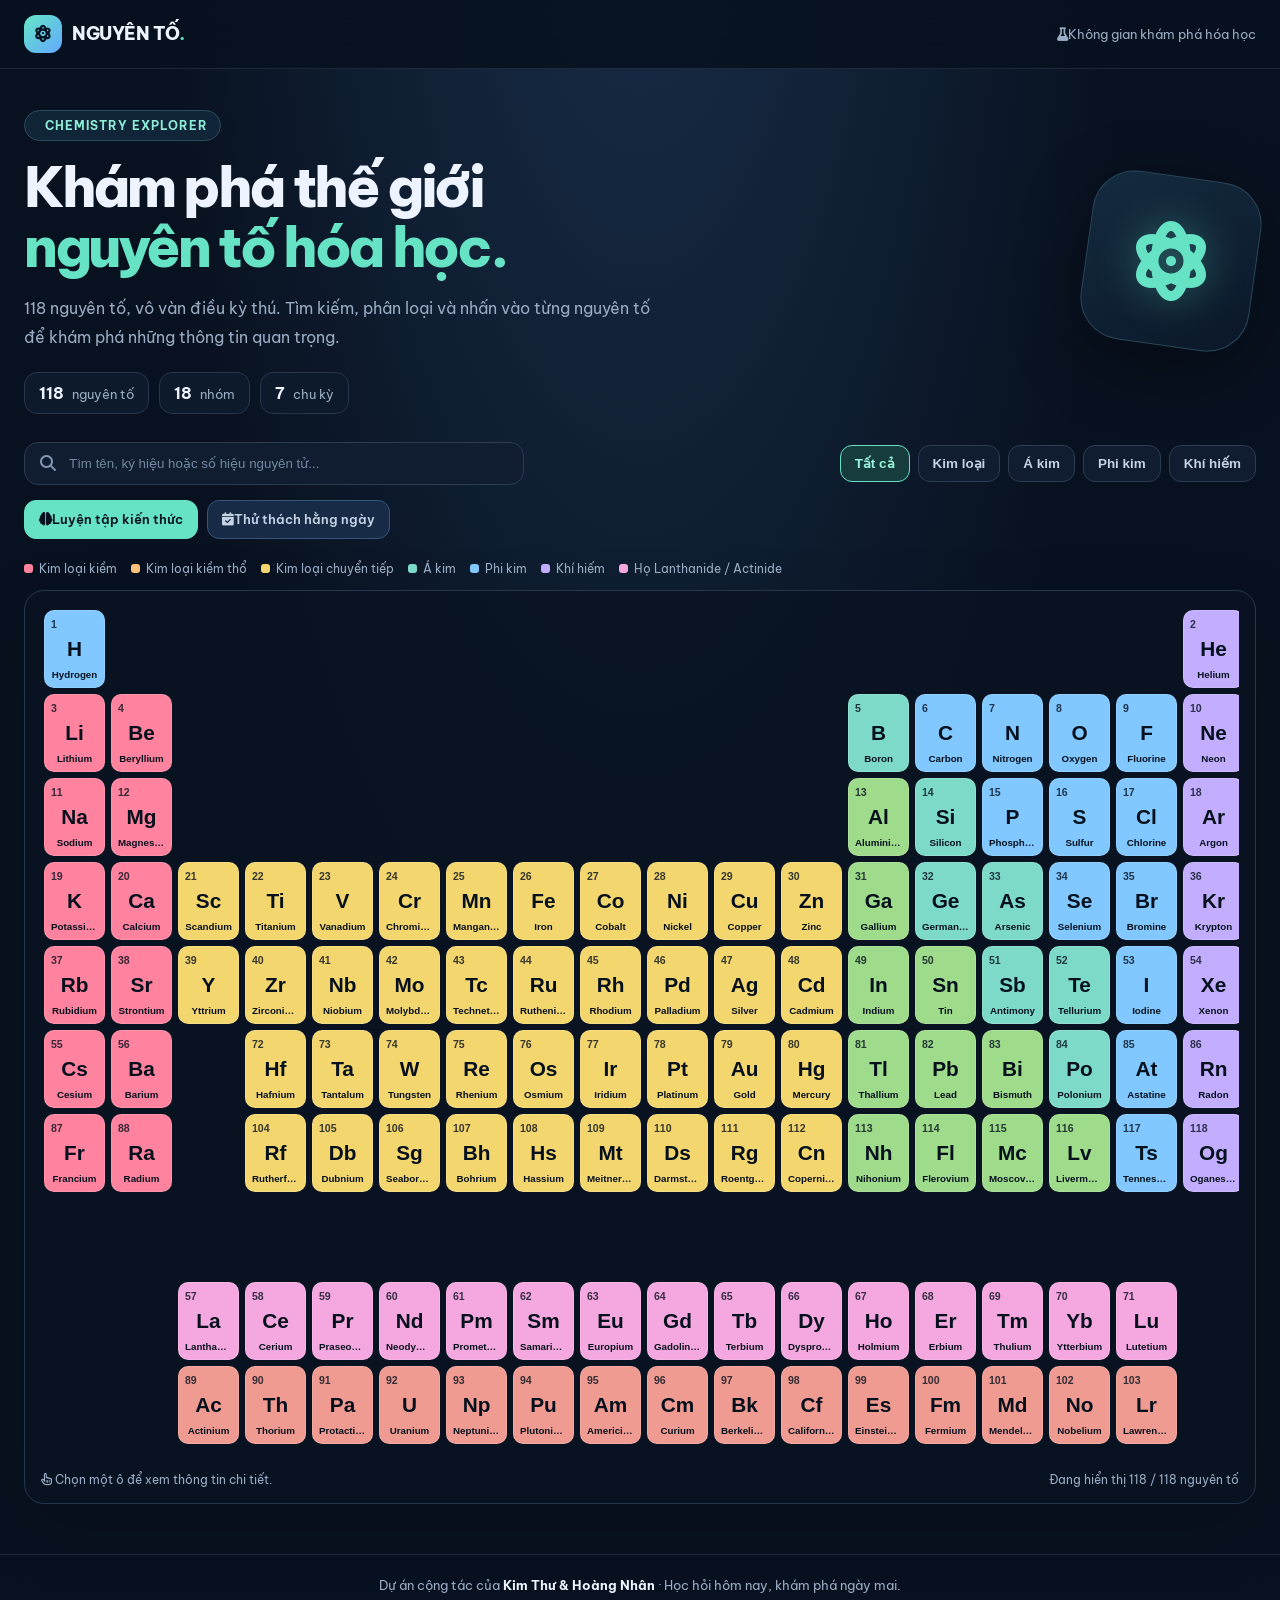
==== index.html @ 07eab7ff "first commit" ====
<!DOCTYPE html>
<html lang="vi">
<head>
    <meta charset="UTF-8">
    <meta name="viewport" content="width=device-width, initial-scale=1">
    <meta name="theme-color" content="#08111f">
    <title>Bảng tuần hoàn 118 nguyên tố | Nguyên Tố</title>
    <meta name="description" content="Khám phá bảng tuần hoàn 118 nguyên tố hóa học, tra cứu thông tin và luyện tập kiến thức hóa học.">
    <link rel="preconnect" href="https://fonts.googleapis.com">
    <link rel="preconnect" href="https://fonts.gstatic.com" crossorigin>
    <link href="https://fonts.googleapis.com/css2?family=Be+Vietnam+Pro:wght@400;500;600;700;800&display=swap" rel="stylesheet">
    <link rel="stylesheet" href="https://cdnjs.cloudflare.com/ajax/libs/font-awesome/6.5.2/css/all.min.css">
    <link rel="stylesheet" href="./css/base.css">
    <link rel="stylesheet" href="./css/main.css">
</head>
<body>
<header class="site-nav"><div class="nav-inner">
  <a class="brand" href="index.html"><span class="brand-mark"><i class="fa-solid fa-atom"></i></span>NGUYÊN TỐ<span style="color:var(--accent)">.</span></a>
  <span class="nav-tag"><i class="fa-solid fa-flask me-2"></i>Không gian khám phá hóa học</span>
</div></header>
<main class="page-shell">
  <section class="hero">
    <div>
      <span class="eyebrow"><i class="fa-solid fa-sparkles"></i> Chemistry explorer</span>
      <h1>Khám phá thế giới<br><span>nguyên tố hóa học.</span></h1>
      <p>118 nguyên tố, vô vàn điều kỳ thú. Tìm kiếm, phân loại và nhấn vào từng nguyên tố để khám phá những thông tin quan trọng.</p>
      <div class="stats"><div class="stat"><strong>118</strong> nguyên tố</div><div class="stat"><strong>18</strong> nhóm</div><div class="stat"><strong>7</strong> chu kỳ</div></div>
    </div>
    <div class="hero-art" aria-hidden="true"><i class="fa-solid fa-atom"></i></div>
    </section>
    <div class="tools-panel">
    <label class="search-wrap"><i class="fa-solid fa-magnifying-glass"></i><input id="element-search" type="search" placeholder="Tìm tên, ký hiệu hoặc số hiệu nguyên tử..." autocomplete="off" aria-label="Tìm nguyên tố"></label>
    <div class="filters" role="group" aria-label="Lọc nguyên tố">
      <button class="filter-btn active" data-category="all" type="button">Tất cả</button>
      <button class="filter-btn" data-category="metal" type="button">Kim loại</button>
      <button class="filter-btn" data-category="metalloid" type="button">Á kim</button>
      <button class="filter-btn" data-category="nonmetal" type="button">Phi kim</button>
      <button class="filter-btn" data-category="noble" type="button">Khí hiếm</button>
    </div>
    </div>
    <div class="actions">
    <a href="quiz.html" class="action-link primary"><i class="fa-solid fa-brain me-2"></i>Luyện tập kiến thức</a>
    <a href="quiz.html?mode=daily" class="action-link daily"><i class="fa-solid fa-calendar-check me-2"></i>Thử thách hằng ngày</a>
    </div>
    <div class="legend" aria-label="Chú giải màu">
    <span><i class="dot" style="background:#ff829e"></i>Kim loại kiềm</span><span><i class="dot" style="background:#ffc078"></i>Kim loại kiềm thổ</span><span><i class="dot" style="background:#f4d66e"></i>Kim loại chuyển tiếp</span><span><i class="dot" style="background:#7ddac8"></i>Á kim</span><span><i class="dot" style="background:#80c8ff"></i>Phi kim</span><span><i class="dot" style="background:#c3adff"></i>Khí hiếm</span><span><i class="dot" style="background:#f5a7df"></i>Họ Lanthanide / Actinide</span>
    </div>
    <section class="table-frame" aria-label="Bảng tuần hoàn các nguyên tố">
    <div class="table-scroll"><div id="periodic-table" aria-live="polite"></div></div>
    <div id="empty-state"><i class="fa-solid fa-magnifying-glass mb-2" style="font-size:1.6rem"></i><div>Không tìm thấy nguyên tố phù hợp.</div><small>Thử tên hoặc ký hiệu khác nhé.</small></div>
    <div class="table-note"><span><i class="fa-regular fa-hand-pointer me-1"></i> Chọn một ô để xem thông tin chi tiết.</span><span id="result-count">Đang tải dữ liệu nguyên tố…</span></div>
    </section>
    <div id="modal-overlay" aria-hidden="true"></div>
    <section id="detail-modal" role="dialog" aria-modal="true" aria-labelledby="modal-title">
    <div class="modal-top"><h2 id="modal-title">Thông tin nguyên tố</h2><button class="close-modal" type="button" id="close-modal" aria-label="Đóng"><i class="fa-solid fa-xmark"></i></button></div>
    <div class="modal-grid">
      <div id="modal-tile-card" class="modal-card element-preview"><span class="number" id="modal-number"></span><span class="symbol" id="modal-symbol"></span><strong id="modal-name-text"></strong><small id="modal-mass-text"></small></div>
      <div><div class="modal-card"><img id="modal-img-appearance" alt="Hình ảnh nguyên tố"></div><div class="card-label">HÌNH ẢNH NGUYÊN TỐ</div></div>
      <div><div class="modal-card"><img id="modal-img-bohr" alt="Mô hình electron"></div><div class="card-label">MÔ HÌNH BOHR</div></div>
    </div>
    <div class="modal-meta-grid">
      <div class="meta-item"><strong>SỐ HIỆU NGUYÊN TỬ</strong><span id="modal-number-text"></span></div>
      <div class="meta-item"><strong>KÝ HIỆU</strong><span id="modal-symbol-text"></span></div>
      <div class="meta-item"><strong>TÊN NGUYÊN TỐ</strong><span id="modal-name-val"></span></div>
      <div class="meta-item"><strong>KHỐI LƯỢNG NGUYÊN TỬ</strong><span id="modal-mass-val"></span></div>
      <div class="meta-item"><strong>PHÂN LOẠI</strong><span id="modal-category"></span></div>
      <div class="meta-item"><strong>TRẠNG THÁI</strong><span id="modal-phase"></span></div>
      <div class="meta-item"><strong>CẤU HÌNH ELECTRON</strong><span id="modal-config"></span></div>
      <div class="meta-item"><strong>NHÀ KHÁM PHÁ</strong><span id="modal-discovered"></span></div>
    </div>
    <p id="modal-summary" class="summary"></p><p class="modal-hint">Nhấn nút × hoặc phím Esc để đóng cửa sổ.</p>
  </section>
</main>
<footer class="site-footer">Dự án cộng tác của <strong style="color:var(--text)">Kim Thư &amp; Hoàng Nhân</strong> · Học hỏi hôm nay, khám phá ngày mai.</footer>
<script src="./js/index.js"></script>
</body>
</html>
---- css/base.css ----
:root{color-scheme:dark;--bg:#08111f;--panel:#101d30;--line:#26364c;--text:#edf4ff;--muted:#9aacc4;--accent:#66e3c4}
*{box-sizing:border-box} html{scroll-behavior:smooth} body{margin:0;background:radial-gradient(ellipse at 50% -20%,#19304c 0,transparent 55%),var(--bg);color:var(--text);font-family:'Be Vietnam Pro',system-ui,sans-serif;min-height:100vh}
.site-nav{position:sticky;top:0;z-index:50;background:rgba(8,17,31,.86);backdrop-filter:blur(16px);border-bottom:1px solid rgba(154,172,196,.15)}
.nav-inner{max-width:1500px;margin:auto;padding:15px 24px;display:flex;justify-content:space-between;align-items:center;gap:16px}
.brand{color:var(--text);font-weight:800;text-decoration:none;letter-spacing:-.4px;font-size:1.1rem}.brand-mark{display:inline-grid;place-items:center;width:38px;height:38px;margin-right:10px;border-radius:12px;background:linear-gradient(135deg,#65e6c5,#63a8ff);color:#071322}
.nav-tag{color:var(--muted);font-size:.82rem}.page-shell{max-width:1500px;margin:0 auto;padding:32px 24px 50px}
.site-footer{border-top:1px solid rgba(154,172,196,.15);padding:22px 24px;text-align:center;color:var(--muted);font-size:.83rem}
@media(max-width:600px){.nav-inner{padding:12px 16px}.nav-tag{display:none}.page-shell{padding:24px 14px 35px}}
---- css/main.css ----
/* index.html */

.hero{display:grid;grid-template-columns:1.3fr .7fr;gap:24px;align-items:center;margin:8px 0 28px}
.eyebrow{display:inline-flex;align-items:center;gap:8px;padding:7px 12px;border:1px solid #2b4b5c;border-radius:999px;background:#102638;color:#8debd6;font-size:.78rem;font-weight:700;letter-spacing:.08em;text-transform:uppercase}
.hero h1{font-size:clamp(2rem,4.4vw,3.8rem);line-height:1.08;letter-spacing:-.06em;font-weight:800;margin:16px 0}
.hero h1 span{color:var(--accent)}.hero p{color:var(--muted);max-width:650px;line-height:1.8;margin:0}
.hero-art{justify-self:end;display:grid;place-items:center;width:170px;height:170px;border:1px solid #29485a;border-radius:42px;transform:rotate(8deg);background:linear-gradient(145deg,#142b40,#0b1728);box-shadow:0 20px 70px #0005}
.hero-art i{font-size:5rem;color:var(--accent);transform:rotate(-8deg);filter:drop-shadow(0 0 20px #66e3c455)}
.stats{display:flex;gap:10px;flex-wrap:wrap;margin-top:20px}.stat{padding:10px 14px;border:1px solid var(--line);background:#0d1a2b;border-radius:13px;color:var(--muted);font-size:.82rem}.stat strong{color:var(--text);font-size:1rem;margin-right:5px}
.tools-panel{display:flex;gap:12px;align-items:center;justify-content:space-between;flex-wrap:wrap;margin:24px 0 14px}
.search-wrap{position:relative;flex:1;min-width:240px;max-width:500px}.search-wrap i{position:absolute;left:16px;top:50%;transform:translateY(-50%);color:#8296b0}
#element-search{width:100%;padding:13px 16px 13px 44px;border-radius:14px;background:#101d30;border:1px solid #2b3c53;color:var(--text);outline:none;transition:.2s}
#element-search:focus{border-color:var(--accent);box-shadow:0 0 0 3px #66e3c41a}#element-search::placeholder{color:#7387a2}
.filters{display:flex;gap:8px;flex-wrap:wrap}.filter-btn,.action-link{border:1px solid #2b3c53;background:#101d30;color:#c5d2e4;padding:10px 14px;border-radius:12px;font-size:.84rem;font-weight:600;text-decoration:none;transition:.2s;cursor:pointer}
.filter-btn:hover,.action-link:hover{border-color:#66e3c4;color:#fff;transform:translateY(-1px)}.filter-btn.active{background:#173c3d;border-color:#66e3c4;color:#9af4de}
.actions{display:flex;gap:9px;flex-wrap:wrap;margin:15px 0 22px}.action-link.primary{background:#66e3c4;color:#08111f;border-color:#66e3c4}.action-link.daily{background:#172b47;border-color:#35557d}
.legend{display:flex;gap:14px;flex-wrap:wrap;color:var(--muted);font-size:.75rem;margin:0 0 14px}.legend span{display:inline-flex;align-items:center;gap:6px}.dot{width:9px;height:9px;border-radius:3px;display:inline-block}
.table-frame{border:1px solid #26364c;background:rgba(9,19,33,.82);border-radius:20px;padding:16px;box-shadow:0 24px 70px #0002}
.table-scroll{overflow-x:auto;padding:3px 3px 16px;scrollbar-color:#38516d #0c1726;scrollbar-width:thin}
#periodic-table{display:grid;grid-template-columns:repeat(18,minmax(61px,1fr));grid-template-rows:repeat(10,78px);gap:6px;min-width:1190px}
.element-tile{position:relative;min-width:0;border:1px solid #ffffff25;border-radius:10px;padding:7px 6px;display:flex;flex-direction:column;justify-content:space-between;text-align:left;color:#07111e;cursor:pointer;transition:transform .16s,box-shadow .16s,filter .16s;overflow:hidden}
.element-tile:hover,.element-tile:focus-visible{transform:translateY(-3px) scale(1.035);z-index:3;box-shadow:0 8px 20px #0007;outline:2px solid #fff9;outline-offset:1px}
.element-tile[hidden]{display:none}.number{font-size:.66rem;font-weight:600;opacity:.8}.symbol{font-size:1.3rem;font-weight:800;line-height:1.1;align-self:center}.name{font-size:.61rem;font-weight:600;text-align:center;white-space:nowrap;overflow:hidden;text-overflow:ellipsis;width:100%}
.alkali-metal{background:#ff829e}.alkaline-earth{background:#ffc078}.transition-metal{background:#f4d66e}.post-transition{background:#9edb8a}.metalloid{background:#7ddac8}.nonmetal{background:#80c8ff}.noble-gas{background:#c3adff}.lanthanide{background:#f5a7df}.actinide{background:#ef9b91}.unknown{background:#9aa9bc}
.table-note{display:flex;justify-content:space-between;gap:12px;flex-wrap:wrap;color:var(--muted);font-size:.78rem;margin-top:12px}
#empty-state{display:none;text-align:center;padding:35px;color:var(--muted)}
#modal-overlay{display:none;position:fixed;inset:0;background:#030914c9;backdrop-filter:blur(5px);z-index:100}
#detail-modal{display:none;position:fixed;z-index:101;top:50%;left:50%;transform:translate(-50%,-50%);width:min(760px,calc(100vw - 28px));max-height:88vh;overflow:auto;background:#f5f8fc;color:#172235;border-radius:22px;padding:24px;box-shadow:0 25px 100px #0009}
.modal-top{display:flex;justify-content:space-between;align-items:center;gap:14px;margin-bottom:18px}.modal-top h2{font-size:1.25rem;font-weight:800;margin:0}.close-modal{width:36px;height:36px;border:0;border-radius:10px;background:#e3eaf2;color:#23334b;font-size:1.1rem}
.modal-grid{display:grid;grid-template-columns:1fr 1fr 1fr;gap:12px;margin-bottom:18px}.modal-card{border:1px solid #dce4ee;border-radius:15px;min-height:130px;padding:12px;background:#fff;display:flex;align-items:center;justify-content:center;overflow:hidden}.modal-card.element-preview{flex-direction:column;align-items:stretch;justify-content:space-between;color:#07111e;border:0}.modal-card.element-preview .symbol{font-size:2.5rem}.modal-card img{width:100%;height:110px;object-fit:contain}.card-label{text-align:center;font-size:.72rem;font-weight:700;color:#64748b;margin-top:7px}.modal-meta-grid{display:grid;grid-template-columns:1fr 1fr;gap:10px}.meta-item{background:#fff;border:1px solid #dce4ee;padding:11px 13px;border-radius:11px;font-size:.82rem;overflow-wrap:anywhere}.meta-item strong{display:block;font-size:.7rem;color:#718096;margin-bottom:4px}.summary{color:#516176;line-height:1.7;font-size:.85rem;margin-top:14px}.modal-hint{text-align:center;color:#8290a2;font-size:.72rem;margin:14px 0 0}
@media(max-width:760px){.hero{grid-template-columns:1fr}.hero-art{display:none}.hero h1{font-size:2.45rem}.tools-panel{align-items:stretch}.search-wrap{max-width:none}.table-frame{padding:10px;border-radius:15px}.modal-grid{grid-template-columns:1fr 1fr 1fr;gap:7px}.modal-card{min-height:100px;padding:7px}.modal-card img{height:82px}.modal-meta-grid{gap:7px}.meta-item{padding:9px;font-size:.76rem}#detail-modal{padding:16px;border-radius:17px}}
@media(prefers-reduced-motion:reduce){*{scroll-behavior:auto!important;transition:none!important}}


/* quiz.html */

.quiz-container {
    max-width: 800px;
    margin: 30px auto;
    background: #1e293b;
    border: 1px solid #334155;
    border-radius: 12px;
    padding: 30px;
    box-shadow: 0 10px 30px rgba(0, 0, 0, 0.5);
    color: #f8fafc;
}

.quiz-header {
    display: flex;
    justify-content: space-between;
    align-items: center;
    margin-bottom: 20px;
    font-size: 15px;
    color: #94a3b8;
    border-bottom: 1px solid #334155;
    padding-bottom: 15px;
}

.question-box {
    font-size: 20px;
    font-weight: 700;
    margin-bottom: 25px;
    color: #f8fafc;
    line-height: 1.4;
}

.options-grid {
    display: grid;
    grid-template-columns: 1fr 1fr;
    gap: 15px;
    margin-bottom: 25px;
}

@media (max-width: 600px) {
    .options-grid {
        grid-template-columns: 1fr;
    }
}

.option-btn {
    background: #0f172a;
    border: 1px solid #475569;
    color: #f8fafc;
    padding: 15px 20px;
    border-radius: 8px;
    font-size: 16px;
    font-weight: 500;
    cursor: pointer;
    transition: all 0.2s ease-in-out;
    text-align: left;
}

.option-btn:hover:not(:disabled) {
    background: #334155;
    border-color: #60a5fa;
}

.option-btn.correct {
    background: #059669 !important;
    border-color: #34d399 !important;
    color: #fff;
}

.option-btn.wrong {
    background: #dc2626 !important;
    border-color: #f87171 !important;
    color: #fff;
}

.quiz-footer {
    display: flex;
    justify-content: space-between;
    align-items: center;
    margin-top: 20px;
    border-top: 1px solid #334155;
    padding-top: 15px;
}

.next-btn {
    background: #2563eb;
    color: #fff;
    border: none;
    padding: 10px 24px;
    border-radius: 8px;
    font-weight: 600;
    cursor: pointer;
    display: none;
}

.next-btn:hover {
    background: #1d4ed8;
}

.back-link {
    color: #60a5fa;
    text-decoration: none;
    font-weight: 600;
}

.back-link:hover {
    text-decoration: underline;
}

.setup-screen {
    text-align: center;
    padding: 20px;
}

.select-dropdown {
    background: #0f172a;
    color: #f8fafc;
    border: 1px solid #475569;
    padding: 10px 16px;
    border-radius: 8px;
    font-size: 16px;
    cursor: pointer;
    margin: 0 10px;
}

.start-btn {
    background: #10b981;
    color: #fff;
    border: none;
    padding: 10px 24px;
    border-radius: 8px;
    font-size: 16px;
    font-weight: 600;
    cursor: pointer;
    transition: background 0.2s;
}

.start-btn:hover {
    background: #059669;
}
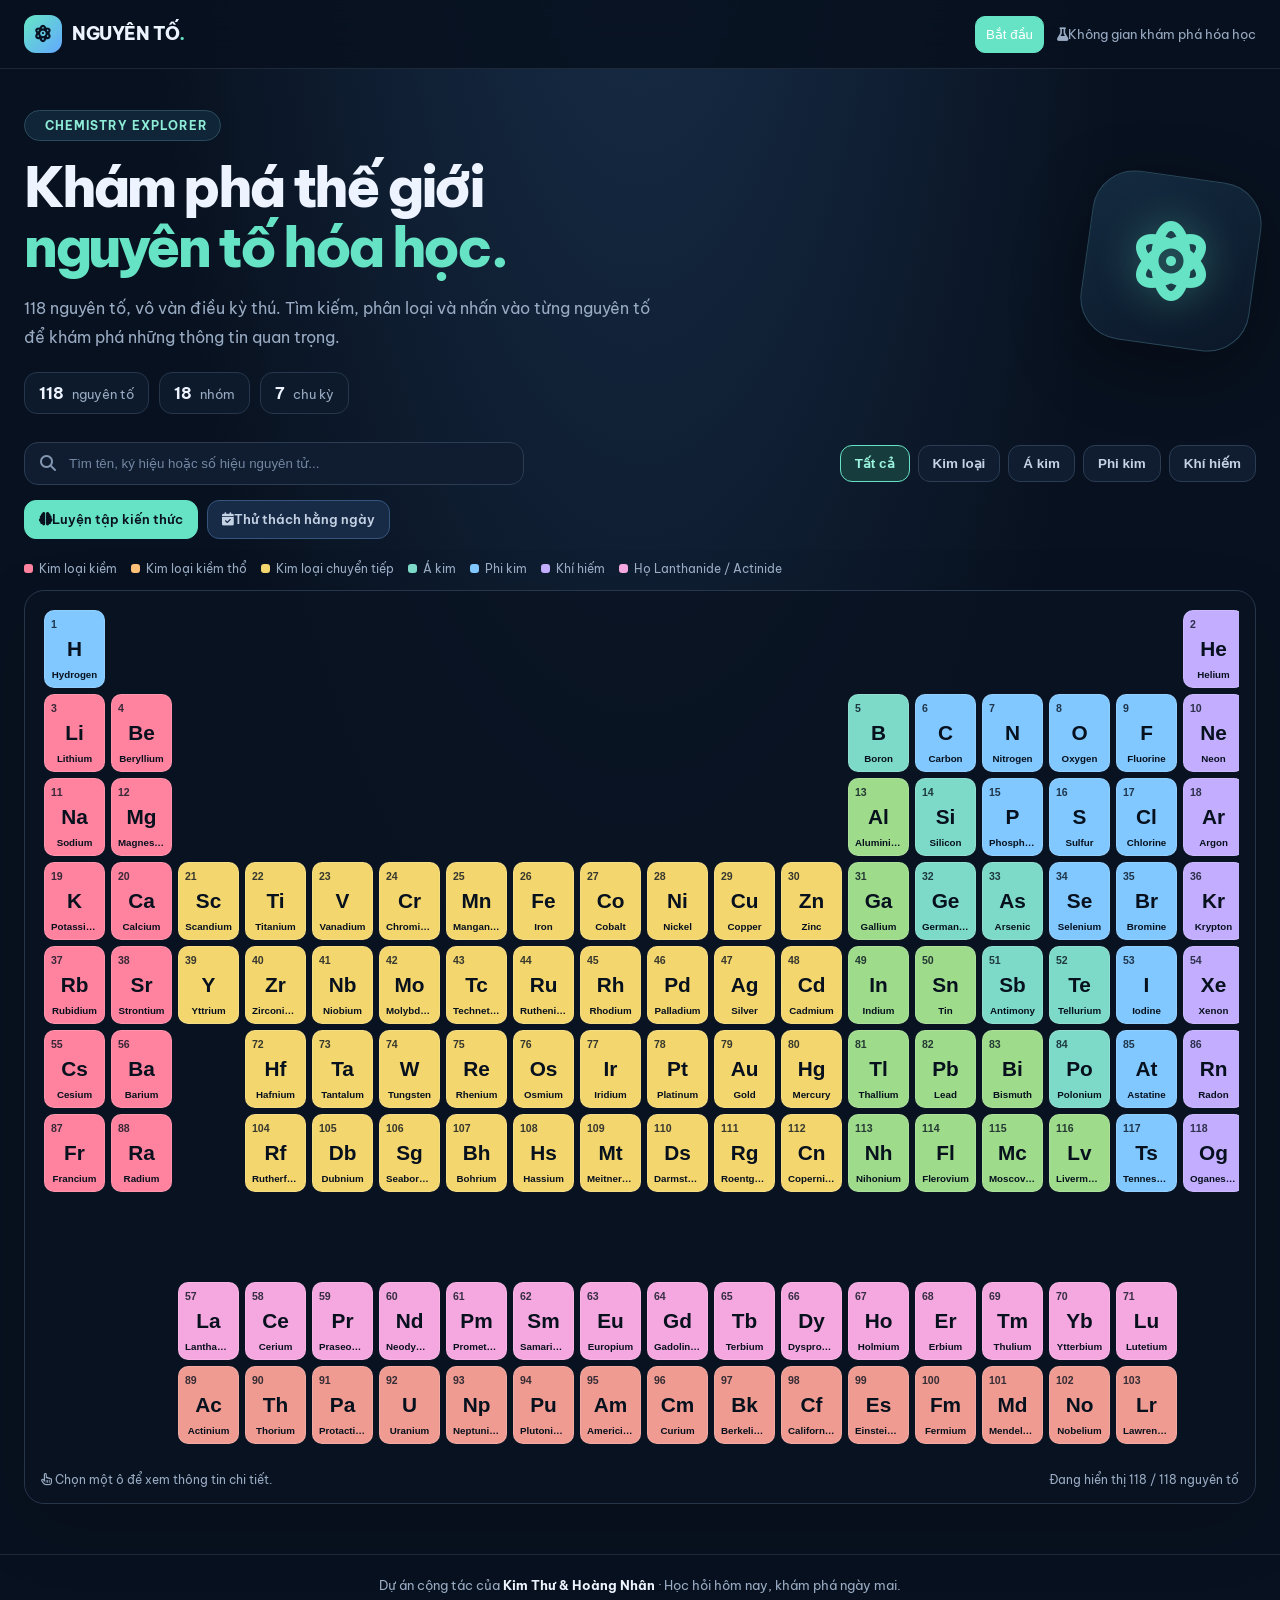
==== commit a6d3a51f: "Add new code" ====
--- a/index.html
+++ b/index.html
@@ -14,64 +14,73 @@
     <link rel="stylesheet" href="./css/main.css">
 </head>
 <body>
-<header class="site-nav"><div class="nav-inner">
-  <a class="brand" href="index.html"><span class="brand-mark"><i class="fa-solid fa-atom"></i></span>NGUYÊN TỐ<span style="color:var(--accent)">.</span></a>
-  <span class="nav-tag"><i class="fa-solid fa-flask me-2"></i>Không gian khám phá hóa học</span>
-</div></header>
-<main class="page-shell">
-  <section class="hero">
-    <div>
-      <span class="eyebrow"><i class="fa-solid fa-sparkles"></i> Chemistry explorer</span>
-      <h1>Khám phá thế giới<br><span>nguyên tố hóa học.</span></h1>
-      <p>118 nguyên tố, vô vàn điều kỳ thú. Tìm kiếm, phân loại và nhấn vào từng nguyên tố để khám phá những thông tin quan trọng.</p>
-      <div class="stats"><div class="stat"><strong>118</strong> nguyên tố</div><div class="stat"><strong>18</strong> nhóm</div><div class="stat"><strong>7</strong> chu kỳ</div></div>
+  <header class="site-nav">
+    <div class="nav-inner">
+      <a class="brand" href="index.html">
+        <span class="brand-mark"><i class="fa-solid fa-atom"></i></span>NGUYÊN TỐ<span style="color:var(--accent)">.</span>
+      </a>
+      <span class="nav-tag">
+        <a href="./getstarted.html" class="intro-link">
+          <button class="btn" type="button">Bắt đầu</button>
+        </a>
+        <i class="fa-solid fa-flask me-2"></i>Không gian khám phá hóa học
+      </span>
     </div>
-    <div class="hero-art" aria-hidden="true"><i class="fa-solid fa-atom"></i></div>
+  </header>
+  <main class="page-shell">
+    <section class="hero">
+      <div>
+        <span class="eyebrow"><i class="fa-solid fa-sparkles"></i> Chemistry explorer</span>
+        <h1>Khám phá thế giới<br><span>nguyên tố hóa học.</span></h1>
+        <p>118 nguyên tố, vô vàn điều kỳ thú. Tìm kiếm, phân loại và nhấn vào từng nguyên tố để khám phá những thông tin quan trọng.</p>
+        <div class="stats"><div class="stat"><strong>118</strong> nguyên tố</div><div class="stat"><strong>18</strong> nhóm</div><div class="stat"><strong>7</strong> chu kỳ</div></div>
+      </div>
+      <div class="hero-art" aria-hidden="true"><i class="fa-solid fa-atom"></i></div>
+      </section>
+      <div class="tools-panel">
+      <label class="search-wrap"><i class="fa-solid fa-magnifying-glass"></i><input id="element-search" type="search" placeholder="Tìm tên, ký hiệu hoặc số hiệu nguyên tử..." autocomplete="off" aria-label="Tìm nguyên tố"></label>
+      <div class="filters" role="group" aria-label="Lọc nguyên tố">
+        <button class="filter-btn active" data-category="all" type="button">Tất cả</button>
+        <button class="filter-btn" data-category="metal" type="button">Kim loại</button>
+        <button class="filter-btn" data-category="metalloid" type="button">Á kim</button>
+        <button class="filter-btn" data-category="nonmetal" type="button">Phi kim</button>
+        <button class="filter-btn" data-category="noble" type="button">Khí hiếm</button>
+      </div>
+      </div>
+      <div class="actions">
+      <a href="quiz.html" class="action-link primary"><i class="fa-solid fa-brain me-2"></i>Luyện tập kiến thức</a>
+      <a href="quiz.html?mode=daily" class="action-link daily"><i class="fa-solid fa-calendar-check me-2"></i>Thử thách hằng ngày</a>
+      </div>
+      <div class="legend" aria-label="Chú giải màu">
+      <span><i class="dot" style="background:#ff829e"></i>Kim loại kiềm</span><span><i class="dot" style="background:#ffc078"></i>Kim loại kiềm thổ</span><span><i class="dot" style="background:#f4d66e"></i>Kim loại chuyển tiếp</span><span><i class="dot" style="background:#7ddac8"></i>Á kim</span><span><i class="dot" style="background:#80c8ff"></i>Phi kim</span><span><i class="dot" style="background:#c3adff"></i>Khí hiếm</span><span><i class="dot" style="background:#f5a7df"></i>Họ Lanthanide / Actinide</span>
+      </div>
+      <section class="table-frame" aria-label="Bảng tuần hoàn các nguyên tố">
+      <div class="table-scroll"><div id="periodic-table" aria-live="polite"></div></div>
+      <div id="empty-state"><i class="fa-solid fa-magnifying-glass mb-2" style="font-size:1.6rem"></i><div>Không tìm thấy nguyên tố phù hợp.</div><small>Thử tên hoặc ký hiệu khác nhé.</small></div>
+      <div class="table-note"><span><i class="fa-regular fa-hand-pointer me-1"></i> Chọn một ô để xem thông tin chi tiết.</span><span id="result-count">Đang tải dữ liệu nguyên tố…</span></div>
+      </section>
+      <div id="modal-overlay" aria-hidden="true"></div>
+      <section id="detail-modal" role="dialog" aria-modal="true" aria-labelledby="modal-title">
+      <div class="modal-top"><h2 id="modal-title">Thông tin nguyên tố</h2><button class="close-modal" type="button" id="close-modal" aria-label="Đóng"><i class="fa-solid fa-xmark"></i></button></div>
+      <div class="modal-grid">
+        <div id="modal-tile-card" class="modal-card element-preview"><span class="number" id="modal-number"></span><span class="symbol" id="modal-symbol"></span><strong id="modal-name-text"></strong><small id="modal-mass-text"></small></div>
+        <div><div class="modal-card"><img id="modal-img-appearance" alt="Hình ảnh nguyên tố"></div><div class="card-label">HÌNH ẢNH NGUYÊN TỐ</div></div>
+        <div><div class="modal-card"><img id="modal-img-bohr" alt="Mô hình electron"></div><div class="card-label">MÔ HÌNH BOHR</div></div>
+      </div>
+      <div class="modal-meta-grid">
+        <div class="meta-item"><strong>SỐ HIỆU NGUYÊN TỬ</strong><span id="modal-number-text"></span></div>
+        <div class="meta-item"><strong>KÝ HIỆU</strong><span id="modal-symbol-text"></span></div>
+        <div class="meta-item"><strong>TÊN NGUYÊN TỐ</strong><span id="modal-name-val"></span></div>
+        <div class="meta-item"><strong>KHỐI LƯỢNG NGUYÊN TỬ</strong><span id="modal-mass-val"></span></div>
+        <div class="meta-item"><strong>PHÂN LOẠI</strong><span id="modal-category"></span></div>
+        <div class="meta-item"><strong>TRẠNG THÁI</strong><span id="modal-phase"></span></div>
+        <div class="meta-item"><strong>CẤU HÌNH ELECTRON</strong><span id="modal-config"></span></div>
+        <div class="meta-item"><strong>NHÀ KHÁM PHÁ</strong><span id="modal-discovered"></span></div>
+      </div>
+      <p id="modal-summary" class="summary"></p><p class="modal-hint">Nhấn nút × hoặc phím Esc để đóng cửa sổ.</p>
     </section>
-    <div class="tools-panel">
-    <label class="search-wrap"><i class="fa-solid fa-magnifying-glass"></i><input id="element-search" type="search" placeholder="Tìm tên, ký hiệu hoặc số hiệu nguyên tử..." autocomplete="off" aria-label="Tìm nguyên tố"></label>
-    <div class="filters" role="group" aria-label="Lọc nguyên tố">
-      <button class="filter-btn active" data-category="all" type="button">Tất cả</button>
-      <button class="filter-btn" data-category="metal" type="button">Kim loại</button>
-      <button class="filter-btn" data-category="metalloid" type="button">Á kim</button>
-      <button class="filter-btn" data-category="nonmetal" type="button">Phi kim</button>
-      <button class="filter-btn" data-category="noble" type="button">Khí hiếm</button>
-    </div>
-    </div>
-    <div class="actions">
-    <a href="quiz.html" class="action-link primary"><i class="fa-solid fa-brain me-2"></i>Luyện tập kiến thức</a>
-    <a href="quiz.html?mode=daily" class="action-link daily"><i class="fa-solid fa-calendar-check me-2"></i>Thử thách hằng ngày</a>
-    </div>
-    <div class="legend" aria-label="Chú giải màu">
-    <span><i class="dot" style="background:#ff829e"></i>Kim loại kiềm</span><span><i class="dot" style="background:#ffc078"></i>Kim loại kiềm thổ</span><span><i class="dot" style="background:#f4d66e"></i>Kim loại chuyển tiếp</span><span><i class="dot" style="background:#7ddac8"></i>Á kim</span><span><i class="dot" style="background:#80c8ff"></i>Phi kim</span><span><i class="dot" style="background:#c3adff"></i>Khí hiếm</span><span><i class="dot" style="background:#f5a7df"></i>Họ Lanthanide / Actinide</span>
-    </div>
-    <section class="table-frame" aria-label="Bảng tuần hoàn các nguyên tố">
-    <div class="table-scroll"><div id="periodic-table" aria-live="polite"></div></div>
-    <div id="empty-state"><i class="fa-solid fa-magnifying-glass mb-2" style="font-size:1.6rem"></i><div>Không tìm thấy nguyên tố phù hợp.</div><small>Thử tên hoặc ký hiệu khác nhé.</small></div>
-    <div class="table-note"><span><i class="fa-regular fa-hand-pointer me-1"></i> Chọn một ô để xem thông tin chi tiết.</span><span id="result-count">Đang tải dữ liệu nguyên tố…</span></div>
-    </section>
-    <div id="modal-overlay" aria-hidden="true"></div>
-    <section id="detail-modal" role="dialog" aria-modal="true" aria-labelledby="modal-title">
-    <div class="modal-top"><h2 id="modal-title">Thông tin nguyên tố</h2><button class="close-modal" type="button" id="close-modal" aria-label="Đóng"><i class="fa-solid fa-xmark"></i></button></div>
-    <div class="modal-grid">
-      <div id="modal-tile-card" class="modal-card element-preview"><span class="number" id="modal-number"></span><span class="symbol" id="modal-symbol"></span><strong id="modal-name-text"></strong><small id="modal-mass-text"></small></div>
-      <div><div class="modal-card"><img id="modal-img-appearance" alt="Hình ảnh nguyên tố"></div><div class="card-label">HÌNH ẢNH NGUYÊN TỐ</div></div>
-      <div><div class="modal-card"><img id="modal-img-bohr" alt="Mô hình electron"></div><div class="card-label">MÔ HÌNH BOHR</div></div>
-    </div>
-    <div class="modal-meta-grid">
-      <div class="meta-item"><strong>SỐ HIỆU NGUYÊN TỬ</strong><span id="modal-number-text"></span></div>
-      <div class="meta-item"><strong>KÝ HIỆU</strong><span id="modal-symbol-text"></span></div>
-      <div class="meta-item"><strong>TÊN NGUYÊN TỐ</strong><span id="modal-name-val"></span></div>
-      <div class="meta-item"><strong>KHỐI LƯỢNG NGUYÊN TỬ</strong><span id="modal-mass-val"></span></div>
-      <div class="meta-item"><strong>PHÂN LOẠI</strong><span id="modal-category"></span></div>
-      <div class="meta-item"><strong>TRẠNG THÁI</strong><span id="modal-phase"></span></div>
-      <div class="meta-item"><strong>CẤU HÌNH ELECTRON</strong><span id="modal-config"></span></div>
-      <div class="meta-item"><strong>NHÀ KHÁM PHÁ</strong><span id="modal-discovered"></span></div>
-    </div>
-    <p id="modal-summary" class="summary"></p><p class="modal-hint">Nhấn nút × hoặc phím Esc để đóng cửa sổ.</p>
-  </section>
-</main>
-<footer class="site-footer">Dự án cộng tác của <strong style="color:var(--text)">Kim Thư &amp; Hoàng Nhân</strong> · Học hỏi hôm nay, khám phá ngày mai.</footer>
-<script src="./js/index.js"></script>
+  </main>
+  <footer class="site-footer">Dự án cộng tác của <strong style="color:var(--text)">Kim Thư &amp; Hoàng Nhân</strong> · Học hỏi hôm nay, khám phá ngày mai.</footer>
+  <script src="./js/index.js"></script>
 </body>
 </html>
--- a/css/base.css
+++ b/css/base.css
@@ -1,8 +1,96 @@
-:root{color-scheme:dark;--bg:#08111f;--panel:#101d30;--line:#26364c;--text:#edf4ff;--muted:#9aacc4;--accent:#66e3c4}
-*{box-sizing:border-box} html{scroll-behavior:smooth} body{margin:0;background:radial-gradient(ellipse at 50% -20%,#19304c 0,transparent 55%),var(--bg);color:var(--text);font-family:'Be Vietnam Pro',system-ui,sans-serif;min-height:100vh}
-.site-nav{position:sticky;top:0;z-index:50;background:rgba(8,17,31,.86);backdrop-filter:blur(16px);border-bottom:1px solid rgba(154,172,196,.15)}
-.nav-inner{max-width:1500px;margin:auto;padding:15px 24px;display:flex;justify-content:space-between;align-items:center;gap:16px}
-.brand{color:var(--text);font-weight:800;text-decoration:none;letter-spacing:-.4px;font-size:1.1rem}.brand-mark{display:inline-grid;place-items:center;width:38px;height:38px;margin-right:10px;border-radius:12px;background:linear-gradient(135deg,#65e6c5,#63a8ff);color:#071322}
-.nav-tag{color:var(--muted);font-size:.82rem}.page-shell{max-width:1500px;margin:0 auto;padding:32px 24px 50px}
-.site-footer{border-top:1px solid rgba(154,172,196,.15);padding:22px 24px;text-align:center;color:var(--muted);font-size:.83rem}
-@media(max-width:600px){.nav-inner{padding:12px 16px}.nav-tag{display:none}.page-shell{padding:24px 14px 35px}}+:root {
+    color-scheme:dark;
+    --bg:#08111f;
+    --panel:#101d30;
+    --line:#26364c;
+    --text:#edf4ff;
+    --muted:#9aacc4;
+    --accent:#66e3c4;
+}
+
+* {
+    box-sizing:border-box
+}
+
+html {
+    scroll-behavior:smooth
+}
+body {
+    margin:0;
+    background:radial-gradient(ellipse at 50% -20%,#19304c 0,transparent 55%),var(--bg);
+    color:var(--text);
+    font-family:'Be Vietnam Pro',system-ui,sans-serif;min-height:100vh
+}
+
+.site-nav {
+    position:sticky;
+    top:0;
+    z-index:50;
+    background:rgba(8,17,31,.86);
+    backdrop-filter:blur(16px);
+    border-bottom:1px solid rgba(154,172,196,.15)
+}
+
+.btn {
+    background-color: var(--accent);
+    border: 1px solid var(--accent);
+    border-radius: 10px;
+    padding: 10px;
+    cursor: pointer;
+    margin-right: 10px;
+}
+
+.intro-link {
+    text-decoration: none;
+}
+
+.nav-inner {
+    max-width:1500px;
+    margin:auto;
+    padding:15px 24px;
+    display:flex;
+    justify-content:space-between;
+    align-items:center;
+    gap:16px
+}
+
+.brand {
+    color:var(--text);
+    font-weight:800;
+    text-decoration:none;
+    letter-spacing:-.4px;
+    font-size:1.1rem}
+
+.brand-mark {
+    display:inline-grid;
+    place-items:center;
+    width:38px;height:38px;
+    margin-right:10px;
+    border-radius:12px;
+    background:linear-gradient(135deg,#65e6c5,#63a8ff);
+    color:#071322
+}
+.nav-tag {
+    color:var(--muted);
+    font-size:.82rem;
+}
+
+.page-shell {
+    max-width:1500px;
+    margin:0 auto;
+    padding:32px 24px 50px
+}
+
+.site-footer {
+    border-top:1px solid rgba(154,172,196,.15);
+    padding:22px 24px;
+    text-align:center;
+    color:var(--muted);
+    font-size:.83rem
+}
+
+@media(max-width:600px) {
+    .nav-inner{padding:12px 16px}
+    .nav-tag{display:none}
+    .page-shell{padding:24px 14px 35px}
+}
--- a/css/main.css
+++ b/css/main.css
@@ -1,40 +1,469 @@
 /* index.html */
 
-.hero{display:grid;grid-template-columns:1.3fr .7fr;gap:24px;align-items:center;margin:8px 0 28px}
-.eyebrow{display:inline-flex;align-items:center;gap:8px;padding:7px 12px;border:1px solid #2b4b5c;border-radius:999px;background:#102638;color:#8debd6;font-size:.78rem;font-weight:700;letter-spacing:.08em;text-transform:uppercase}
-.hero h1{font-size:clamp(2rem,4.4vw,3.8rem);line-height:1.08;letter-spacing:-.06em;font-weight:800;margin:16px 0}
-.hero h1 span{color:var(--accent)}.hero p{color:var(--muted);max-width:650px;line-height:1.8;margin:0}
-.hero-art{justify-self:end;display:grid;place-items:center;width:170px;height:170px;border:1px solid #29485a;border-radius:42px;transform:rotate(8deg);background:linear-gradient(145deg,#142b40,#0b1728);box-shadow:0 20px 70px #0005}
-.hero-art i{font-size:5rem;color:var(--accent);transform:rotate(-8deg);filter:drop-shadow(0 0 20px #66e3c455)}
-.stats{display:flex;gap:10px;flex-wrap:wrap;margin-top:20px}.stat{padding:10px 14px;border:1px solid var(--line);background:#0d1a2b;border-radius:13px;color:var(--muted);font-size:.82rem}.stat strong{color:var(--text);font-size:1rem;margin-right:5px}
-.tools-panel{display:flex;gap:12px;align-items:center;justify-content:space-between;flex-wrap:wrap;margin:24px 0 14px}
-.search-wrap{position:relative;flex:1;min-width:240px;max-width:500px}.search-wrap i{position:absolute;left:16px;top:50%;transform:translateY(-50%);color:#8296b0}
-#element-search{width:100%;padding:13px 16px 13px 44px;border-radius:14px;background:#101d30;border:1px solid #2b3c53;color:var(--text);outline:none;transition:.2s}
-#element-search:focus{border-color:var(--accent);box-shadow:0 0 0 3px #66e3c41a}#element-search::placeholder{color:#7387a2}
-.filters{display:flex;gap:8px;flex-wrap:wrap}.filter-btn,.action-link{border:1px solid #2b3c53;background:#101d30;color:#c5d2e4;padding:10px 14px;border-radius:12px;font-size:.84rem;font-weight:600;text-decoration:none;transition:.2s;cursor:pointer}
-.filter-btn:hover,.action-link:hover{border-color:#66e3c4;color:#fff;transform:translateY(-1px)}.filter-btn.active{background:#173c3d;border-color:#66e3c4;color:#9af4de}
-.actions{display:flex;gap:9px;flex-wrap:wrap;margin:15px 0 22px}.action-link.primary{background:#66e3c4;color:#08111f;border-color:#66e3c4}.action-link.daily{background:#172b47;border-color:#35557d}
-.legend{display:flex;gap:14px;flex-wrap:wrap;color:var(--muted);font-size:.75rem;margin:0 0 14px}.legend span{display:inline-flex;align-items:center;gap:6px}.dot{width:9px;height:9px;border-radius:3px;display:inline-block}
-.table-frame{border:1px solid #26364c;background:rgba(9,19,33,.82);border-radius:20px;padding:16px;box-shadow:0 24px 70px #0002}
-.table-scroll{overflow-x:auto;padding:3px 3px 16px;scrollbar-color:#38516d #0c1726;scrollbar-width:thin}
-#periodic-table{display:grid;grid-template-columns:repeat(18,minmax(61px,1fr));grid-template-rows:repeat(10,78px);gap:6px;min-width:1190px}
-.element-tile{position:relative;min-width:0;border:1px solid #ffffff25;border-radius:10px;padding:7px 6px;display:flex;flex-direction:column;justify-content:space-between;text-align:left;color:#07111e;cursor:pointer;transition:transform .16s,box-shadow .16s,filter .16s;overflow:hidden}
-.element-tile:hover,.element-tile:focus-visible{transform:translateY(-3px) scale(1.035);z-index:3;box-shadow:0 8px 20px #0007;outline:2px solid #fff9;outline-offset:1px}
-.element-tile[hidden]{display:none}.number{font-size:.66rem;font-weight:600;opacity:.8}.symbol{font-size:1.3rem;font-weight:800;line-height:1.1;align-self:center}.name{font-size:.61rem;font-weight:600;text-align:center;white-space:nowrap;overflow:hidden;text-overflow:ellipsis;width:100%}
-.alkali-metal{background:#ff829e}.alkaline-earth{background:#ffc078}.transition-metal{background:#f4d66e}.post-transition{background:#9edb8a}.metalloid{background:#7ddac8}.nonmetal{background:#80c8ff}.noble-gas{background:#c3adff}.lanthanide{background:#f5a7df}.actinide{background:#ef9b91}.unknown{background:#9aa9bc}
-.table-note{display:flex;justify-content:space-between;gap:12px;flex-wrap:wrap;color:var(--muted);font-size:.78rem;margin-top:12px}
-#empty-state{display:none;text-align:center;padding:35px;color:var(--muted)}
-#modal-overlay{display:none;position:fixed;inset:0;background:#030914c9;backdrop-filter:blur(5px);z-index:100}
-#detail-modal{display:none;position:fixed;z-index:101;top:50%;left:50%;transform:translate(-50%,-50%);width:min(760px,calc(100vw - 28px));max-height:88vh;overflow:auto;background:#f5f8fc;color:#172235;border-radius:22px;padding:24px;box-shadow:0 25px 100px #0009}
-.modal-top{display:flex;justify-content:space-between;align-items:center;gap:14px;margin-bottom:18px}.modal-top h2{font-size:1.25rem;font-weight:800;margin:0}.close-modal{width:36px;height:36px;border:0;border-radius:10px;background:#e3eaf2;color:#23334b;font-size:1.1rem}
-.modal-grid{display:grid;grid-template-columns:1fr 1fr 1fr;gap:12px;margin-bottom:18px}.modal-card{border:1px solid #dce4ee;border-radius:15px;min-height:130px;padding:12px;background:#fff;display:flex;align-items:center;justify-content:center;overflow:hidden}.modal-card.element-preview{flex-direction:column;align-items:stretch;justify-content:space-between;color:#07111e;border:0}.modal-card.element-preview .symbol{font-size:2.5rem}.modal-card img{width:100%;height:110px;object-fit:contain}.card-label{text-align:center;font-size:.72rem;font-weight:700;color:#64748b;margin-top:7px}.modal-meta-grid{display:grid;grid-template-columns:1fr 1fr;gap:10px}.meta-item{background:#fff;border:1px solid #dce4ee;padding:11px 13px;border-radius:11px;font-size:.82rem;overflow-wrap:anywhere}.meta-item strong{display:block;font-size:.7rem;color:#718096;margin-bottom:4px}.summary{color:#516176;line-height:1.7;font-size:.85rem;margin-top:14px}.modal-hint{text-align:center;color:#8290a2;font-size:.72rem;margin:14px 0 0}
-@media(max-width:760px){.hero{grid-template-columns:1fr}.hero-art{display:none}.hero h1{font-size:2.45rem}.tools-panel{align-items:stretch}.search-wrap{max-width:none}.table-frame{padding:10px;border-radius:15px}.modal-grid{grid-template-columns:1fr 1fr 1fr;gap:7px}.modal-card{min-height:100px;padding:7px}.modal-card img{height:82px}.modal-meta-grid{gap:7px}.meta-item{padding:9px;font-size:.76rem}#detail-modal{padding:16px;border-radius:17px}}
-@media(prefers-reduced-motion:reduce){*{scroll-behavior:auto!important;transition:none!important}}
-
+.hero {
+    display:grid;
+    grid-template-columns:1.3fr .7fr;
+    gap:24px;
+    align-items:center;
+    margin:8px 0 28px
+}
+
+.eyebrow {
+    display:inline-flex;
+    align-items:center;
+    gap:8px;padding:7px 12px;
+    border:1px solid #2b4b5c;
+    border-radius:999px;background:#102638;
+    color:#8debd6;
+    font-size:.78rem;
+    font-weight:700;
+    letter-spacing:.08em;
+    text-transform:uppercase
+}
+
+.hero h1 {
+    font-size:clamp(2rem,4.4vw,3.8rem);
+    line-height:1.08;
+    letter-spacing:-.06em;
+    font-weight:800;
+    margin:16px 0
+}
+
+.hero h1 span {
+    color:var(--accent)
+}
+.hero p {
+    color:var(--muted);
+    max-width:650px;
+    line-height:1.8;
+    margin:0
+}
+.hero-art {
+    justify-self:end;
+    display:grid;
+    place-items:center;
+    width:170px;
+    height:170px;
+    border:1px solid #29485a;
+    border-radius:42px;transform:rotate(8deg);
+    background:linear-gradient(145deg,#142b40,#0b1728);
+    box-shadow:0 20px 70px #0005}
+
+.hero-art i {
+    font-size:5rem;
+    color:var(--accent);
+    transform:rotate(-8deg);
+    filter:drop-shadow(0 0 20px #66e3c455)
+}
+
+
+.stats {
+    display:flex;
+    gap:10px;
+    flex-wrap:wrap;
+    margin-top:20px
+}
+
+.stat {
+    padding:10px 14px;
+    border:1px solid var(--line);
+    background:#0d1a2b;
+    border-radius:13px;
+    color:var(--muted);
+    font-size:.82rem
+}
+
+.stat strong {
+    color:var(--text);
+    font-size:1rem;
+    margin-right:5px
+}
+
+
+.tools-panel {
+    display:flex;
+    gap:12px;
+    align-items:center;
+    justify-content:space-between;
+    flex-wrap:wrap;
+    margin:24px 0 14px
+}
+
+
+.search-wrap {
+    position:relative;
+    flex:1;
+    min-width:240px;
+    max-width:500px
+}
+
+.search-wrap i {
+    position:absolute;
+    left:16px;
+    top:50%;
+    transform:translateY(-50%);
+    color:#8296b0
+}
+
+
+#element-search {
+    width:100%;
+    padding:13px 16px 13px 44px;
+    border-radius:14px;
+    background:#101d30;
+    border:1px solid #2b3c53;
+    color:var(--text);
+    outline:none;
+    transition:.2s
+}
+
+
+#element-search:focus {
+    border-color:var(--accent);
+    box-shadow:0 0 0 3px #66e3c41a
+}
+
+#element-search::placeholder {
+    color:#7387a2
+}
+
+
+.filters {
+    display:flex;
+    gap:8px;
+    flex-wrap:wrap
+}
+
+.filter-btn,.action-link {
+    border:1px solid #2b3c53;
+    background:#101d30;
+    color:#c5d2e4;
+    padding:10px 14px;
+    border-radius:12px;
+    font-size:.84rem;
+    font-weight:600;
+    text-decoration:none;
+    transition:.2s;
+    cursor:pointer
+}
+
+
+.filter-btn:hover,.action-link:hover {
+    border-color:#66e3c4;
+    color:#fff;
+    transform:translateY(-1px)
+}
+
+.filter-btn.active {
+    background:#173c3d;
+    border-color:#66e3c4;
+    color:#9af4de
+}
+
+
+.actions {
+    display:flex;
+    gap:9px;
+    flex-wrap:wrap;
+    margin:15px 0 22px
+}
+
+.action-link.primary {
+    background:#66e3c4;
+    color:#08111f;
+    border-color:#66e3c4
+}
+
+.action-link.daily {
+    background:#172b47;
+    border-color:#35557d
+}
+
+
+.legend {
+    display:flex;
+    gap:14px;
+    flex-wrap:wrap;
+    color:var(--muted);
+    font-size:.75rem;
+    margin:0 0 14px
+}
+
+.legend span {
+    display:inline-flex;
+    align-items:center;
+    gap:6px
+}
+
+.dot {
+    width:9px;
+    height:9px;
+    border-radius:3px;
+    display:inline-block
+}
+
+
+.table-frame {
+    border:1px solid #26364c;
+    background:rgba(9,19,33,.82);
+    border-radius:20px;
+    padding:16px;
+    box-shadow:0 24px 70px #0002
+}
+
+
+.table-scroll {
+    overflow-x:auto;
+    padding:3px 3px 16px;
+    scrollbar-color:#38516d #0c1726;
+    scrollbar-width:thin
+}
+
+
+#periodic-table {
+    display:grid;
+    grid-template-columns:repeat(18,minmax(61px,1fr));
+    grid-template-rows:repeat(10,78px);
+    gap:6px;
+    min-width:1190px
+}
+
+
+.element-tile {
+    position:relative;
+    min-width:0;
+    border:1px solid #ffffff25;
+    border-radius:10px;
+    padding:7px 6px;
+    display:flex;
+    flex-direction:column;
+    justify-content:space-between;
+    text-align:left;
+    color:#07111e;
+    cursor:pointer;
+    transition:transform .16s,box-shadow .16s,filter .16s;
+    overflow:hidden
+}
+
+
+.element-tile:hover,.element-tile:focus-visible {
+    transform:translateY(-3px) scale(1.035);
+    z-index:3;
+    box-shadow:0 8px 20px #0007;
+    outline:2px solid #fff9;
+    outline-offset:1px
+}
+
+
+.element-tile[hidden] {
+    display:none
+}
+
+.number {
+    font-size:.66rem;
+    font-weight:600;
+    opacity:.8
+}
+
+.symbol {
+    font-size:1.3rem;
+    font-weight:800;
+    line-height:1.1;
+    align-self:center
+}
+
+.name {
+    font-size:.61rem;
+    font-weight:600;
+    text-align:center;
+    white-space:nowrap;
+    overflow:hidden;
+    text-overflow:ellipsis;
+    width:100%
+}
+
+
+.alkali-metal {
+    background:#ff829e
+}
+
+.alkaline-earth {
+    background:#ffc078
+}
+
+.transition-metal {
+    background:#f4d66e
+}
+
+.post-transition {
+    background:#9edb8a
+}
+
+.metalloid {
+    background:#7ddac8
+}
+
+.nonmetal {
+    background:#80c8ff
+}
+
+.noble-gas {
+    background:#c3adff
+}
+
+.lanthanide {
+    background:#f5a7df
+}
+
+.actinide {
+    background:#ef9b91
+}
+
+.unknown {
+    background:#9aa9bc
+}
+
+
+.table-note {
+    display:flex;justify-content:space-between;gap:12px;flex-wrap:wrap;color:var(--muted);font-size:.78rem;margin-top:12px
+}
+
+
+#empty-state {
+    display:none;text-align:center;padding:35px;color:var(--muted)
+}
+
+
+#modal-overlay {
+    display:none;position:fixed;inset:0;background:#030914c9;backdrop-filter:blur(5px);z-index:100
+}
+
+
+#detail-modal {
+    display:none;position:fixed;z-index:101;top:50%;left:50%;transform:translate(-50%,-50%);width:min(760px,calc(100vw - 28px));max-height:88vh;overflow:auto;background:#f5f8fc;color:#172235;border-radius:22px;padding:24px;box-shadow:0 25px 100px #0009
+}
+
+
+.modal-top {
+    display:flex;justify-content:space-between;align-items:center;gap:14px;margin-bottom:18px
+}
+
+.modal-top h2 {
+    font-size:1.25rem;font-weight:800;margin:0
+}
+
+.close-modal {
+    width:36px;height:36px;border:0;border-radius:10px;background:#e3eaf2;color:#23334b;font-size:1.1rem
+}
+
+
+.modal-grid {
+    display:grid;grid-template-columns:1fr 1fr 1fr;gap:12px;margin-bottom:18px
+}
+
+.modal-card {
+    border:1px solid #dce4ee;border-radius:15px;min-height:130px;padding:12px;background:#fff;display:flex;align-items:center;justify-content:center;overflow:hidden
+}
+
+.modal-card.element-preview {
+    flex-direction:column;align-items:stretch;justify-content:space-between;color:#07111e;border:0
+}
+
+.modal-card.element-preview .symbol {
+    font-size:2.5rem
+}
+
+.modal-card img {
+    width:100%;height:110px;object-fit:contain
+}
+
+.card-label {
+    text-align:center;font-size:.72rem;font-weight:700;color:#64748b;margin-top:7px
+}
+
+.modal-meta-grid {
+    display:grid;grid-template-columns:1fr 1fr;gap:10px
+}
+
+.meta-item {
+    background:#fff;border:1px solid #dce4ee;padding:11px 13px;border-radius:11px;font-size:.82rem;overflow-wrap:anywhere
+}
+
+.meta-item strong {
+    display:block;font-size:.7rem;color:#718096;margin-bottom:4px
+}
+
+.summary {
+    color:#516176;line-height:1.7;font-size:.85rem;margin-top:14px
+}
+
+.modal-hint {
+    text-align:center;color:#8290a2;font-size:.72rem;margin:14px 0 0
+}
+
+
+@media(max-width:760px) {
+    .hero {
+        grid-template-columns:1fr
+    }
+
+    .hero-art {
+        display:none
+    }
+
+    .hero h1 {
+        font-size:2.45rem
+    }
+
+    .tools-panel {
+        align-items:stretch
+    }
+
+    .search-wrap {
+        max-width:none
+    }
+
+    .table-frame {
+        padding:10px;border-radius:15px
+    }
+
+    .modal-grid {
+        grid-template-columns:1fr 1fr 1fr;gap:7px
+    }
+
+    .modal-card {
+        min-height:100px;padding:7px
+    }
+
+    .modal-card img {
+        height:82px
+    }
+
+    .modal-meta-grid {
+        gap:7px
+    }
+
+    .meta-item {
+        padding:9px;font-size:.76rem
+    }
+
+    #detail-modal {
+        padding:16px;border-radius:17px
+    }
+
+}
+
+
+@media(prefers-reduced-motion:reduce) {
+    * {
+    scroll-behavior:auto!important;transition:none!important
+    }
+}
 
 /* quiz.html */
 
-.quiz-container {
+.quiz-container  {
+
     max-width: 800px;
     margin: 30px auto;
     background: #1e293b;
@@ -44,6 +473,7 @@
     box-shadow: 0 10px 30px rgba(0, 0, 0, 0.5);
     color: #f8fafc;
 }
+
 
 .quiz-header {
     display: flex;
@@ -171,4 +601,9 @@
 
 .start-btn:hover {
     background: #059669;
+}
+
+/* getstarted.html */
+
+.introduction {
 }
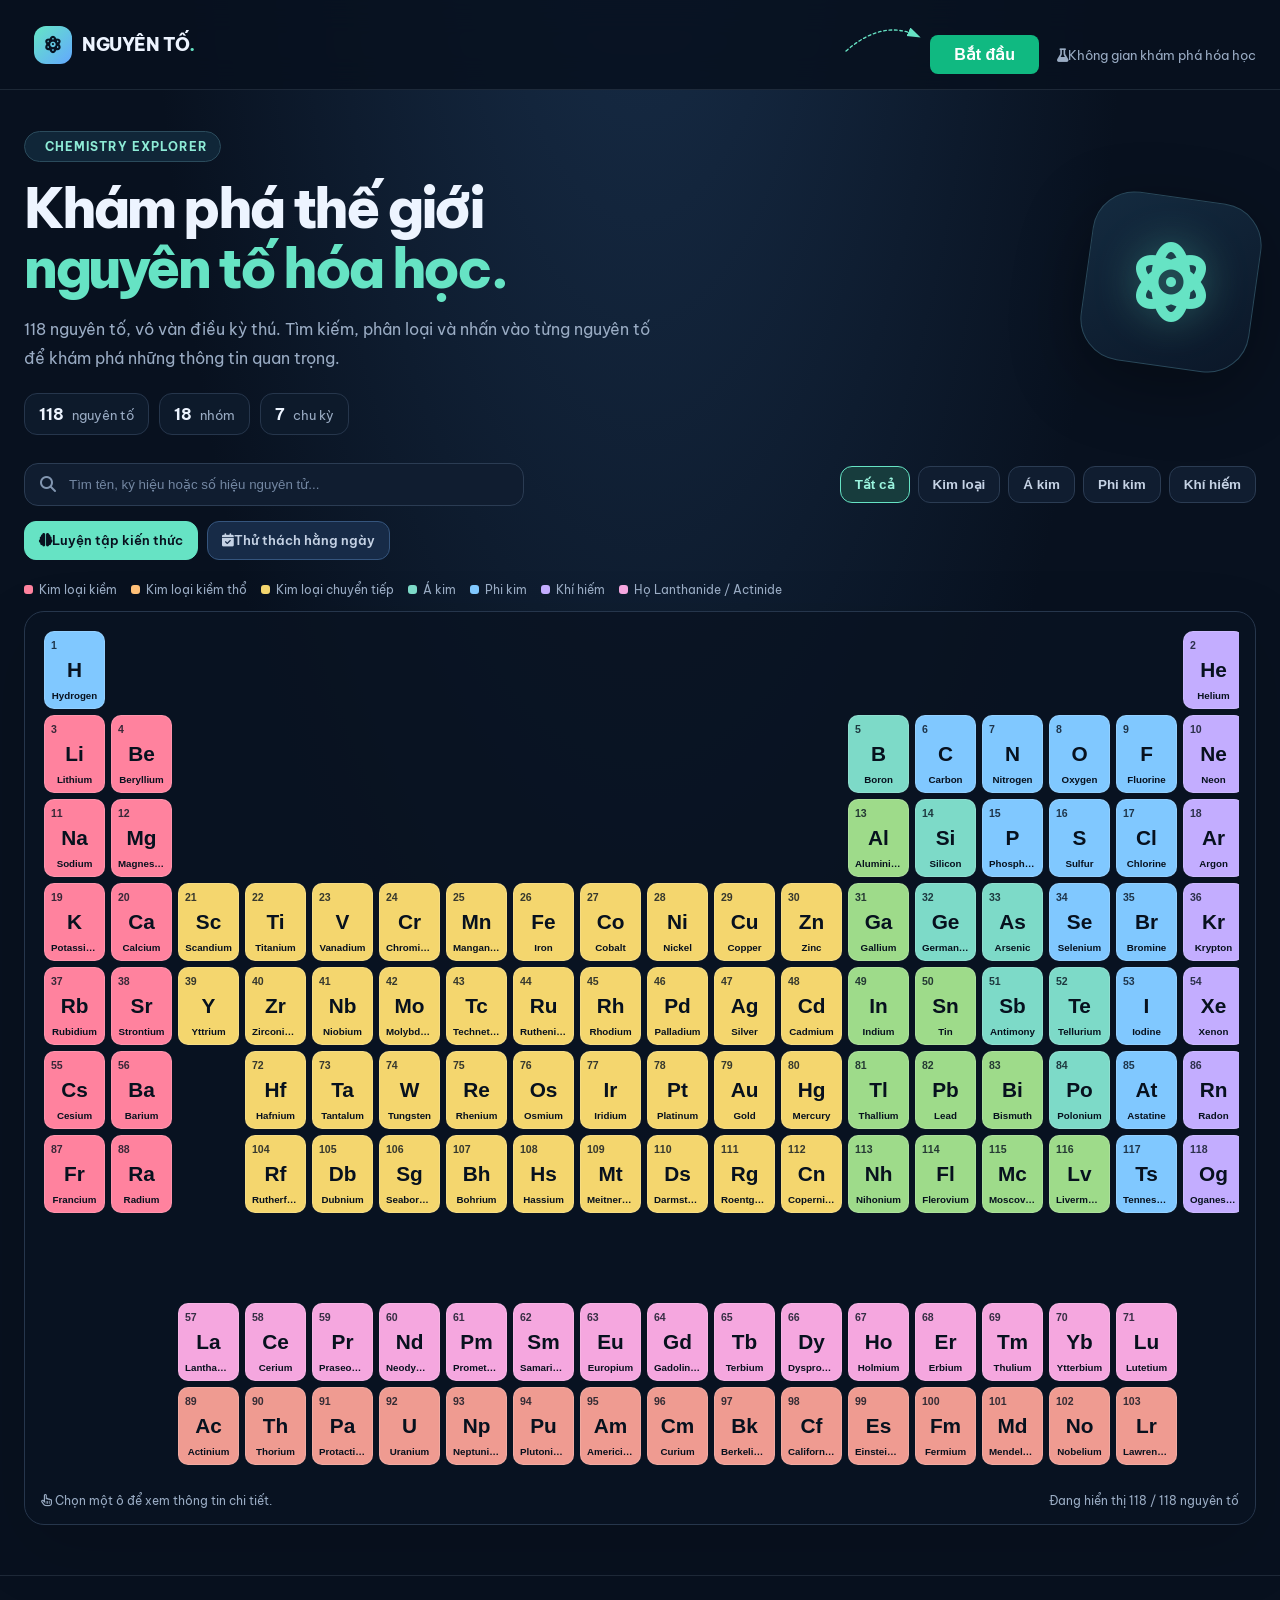
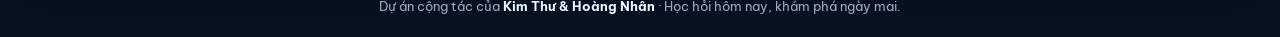
==== commit 2556aeb0: "New code" ====
--- a/index.html
+++ b/index.html
@@ -20,8 +20,25 @@
         <span class="brand-mark"><i class="fa-solid fa-atom"></i></span>NGUYÊN TỐ<span style="color:var(--accent)">.</span>
       </a>
       <span class="nav-tag">
+        <svg class="pointer-arrow" viewBox="0 0 200 100" xmlns="http://www.w3.org/2000/svg">
+                <defs>
+                    <!-- Arrowhead Marker -->
+                    <marker id="arrow" markerWidth="10" markerHeight="10" refX="6" refY="3.5" orient="auto">
+                    <polygon points="0 0, 10 3.5, 0 7" fill="var(--accent)" />
+                    </marker>
+                </defs>
+
+                <!-- Curved Dashed Path pointing to the button -->
+                <path d="M 20 80 Q 100 10 175 45" 
+                        fill="none" 
+                        stroke="var(--accent)" 
+                        stroke-width="3" 
+                        stroke-dasharray="6,6" 
+                        stroke-linecap="round"
+                        marker-end="url(#arrow)" />
+        </svg>
         <a href="./getstarted.html" class="intro-link">
-          <button class="btn" type="button">Bắt đầu</button>
+          <button class="start-btn" type="button">Bắt đầu</button>
         </a>
         <i class="fa-solid fa-flask me-2"></i>Không gian khám phá hóa học
       </span>
--- a/css/base.css
+++ b/css/base.css
@@ -6,6 +6,7 @@
     --text:#edf4ff;
     --muted:#9aacc4;
     --accent:#66e3c4;
+    --second-color: #48D1CC;
 }
 
 * {
@@ -54,6 +55,18 @@
     gap:16px
 }
 
+.nav-right-container {
+  display: flex;
+  align-items: center;
+  gap: 15px;
+}
+
+.pointer-arrow {
+  width: 90px;
+  height: 45px;
+  pointer-events: none;
+}
+
 .brand {
     color:var(--text);
     font-weight:800;
@@ -65,11 +78,17 @@
     display:inline-grid;
     place-items:center;
     width:38px;height:38px;
-    margin-right:10px;
+    margin: 10px;
     border-radius:12px;
     background:linear-gradient(135deg,#65e6c5,#63a8ff);
     color:#071322
 }
+
+.brand-mark-cap {
+    background: #34d399;
+    color: #064e3b;
+}
+
 .nav-tag {
     color:var(--muted);
     font-size:.82rem;
@@ -86,7 +105,7 @@
     padding:22px 24px;
     text-align:center;
     color:var(--muted);
-    font-size:.83rem
+    font-size:.83rem;
 }
 
 @media(max-width:600px) {
--- a/css/main.css
+++ b/css/main.css
@@ -597,13 +597,158 @@
     font-weight: 600;
     cursor: pointer;
     transition: background 0.2s;
+    margin-right: 15px;
 }
 
 .start-btn:hover {
     background: #059669;
+    transform: translateY(-2px);
+    transition: ease-in 0.14s ;
 }
 
 /* getstarted.html */
 
+.view {
+    display: flex;
+    flex-direction: column;
+    align-items: center;
+    zoom: 2;
+}
+
 .introduction {
-}+
+}
+
+.intro {
+    margin-left: 36px;
+}
+
+.intro h1 {
+    display: flex;
+    justify-self: center;
+    margin-left: 0;
+}
+
+.intro p {
+    text-indent: 2em
+}
+
+/* CSS Styling (Matches your dark theme) */
+.guide-container {
+  max-width: 1100px;
+  margin: 40px auto;
+  padding: 0 20px;
+  color: #e2e8f0;
+  font-family: 'Inter', sans-serif;
+}
+
+.guide-header {
+  text-align: center;
+  margin-bottom: 40px;
+}
+
+.guide-header h1 {
+  font-size: 2.5rem;
+  font-weight: 700;
+  color: #ffffff;
+  margin-bottom: 10px;
+}
+
+.guide-header p {
+  color: #94a3b8;
+  font-size: 1.1rem;
+}
+
+/* Grid Container */
+.guide-grid {
+  display: grid;
+  grid-template-columns: repeat(auto-fit, minmax(300px, 1fr));
+  gap: 24px;
+  align-items: start;
+}
+
+/* Card Styling with a Fixed Comfortable Height */
+.guide-card {
+  background: rgba(15, 23, 42, 0.85);
+  border: 1px solid rgba(255, 255, 255, 0.08);
+  border-radius: 16px;
+  padding: 20px;
+  position: relative;
+  backdrop-filter: blur(12px);
+  min-height: 365px; /* Keeps card height completely fixed */
+  overflow: hidden;   /* Keeps all content locked inside the card */
+  transition: border-color 0.3s ease, box-shadow 0.3s ease;
+}
+
+.guide-card:hover {
+  border-color: rgba(56, 189, 248, 0.5);
+  box-shadow: 0 15px 35px -10px rgba(0, 0, 0, 0.5), 0 0 20px rgba(14, 165, 233, 0.15);
+}
+
+.card-badge {
+    width: 40px;
+    height: 40px;
+    border-radius: 10px;
+    background-color: #63a8ff;
+    display: flex;
+    justify-content: center;
+    align-items: center;
+    font-weight: 700;
+}
+
+/* Front & Back Content Transitions */
+.card-front, .card-back {
+  transition: opacity 0.3s ease, transform 0.3s ease;
+}
+
+/* Back Content (Instructions) is hidden inside by default */
+.card-back {
+  position: absolute;
+  top: 30px;
+  left: 30px;
+  right: 30px;
+  bottom: 30px;
+  opacity: 0;
+  visibility: hidden;
+  transform: translateY(10px);
+  display: flex;
+  flex-direction: column;
+  justify-content: center;
+}
+
+/* On hover, swap front and back contents smoothly */
+.guide-card:hover .card-front {
+  opacity: 0;
+  visibility: hidden;
+  transform: translateY(-10px);
+}
+
+.guide-card:hover .card-back {
+  opacity: 1;
+  visibility: visible;
+  transform: translateY(0);
+}
+
+.card-back h4 {
+  font-size: 0.95rem;
+  color: #38bdf8;
+  margin-bottom: 10px;
+}
+
+.card-back ul {
+  padding-left: 18px;
+  color: #cbd5e1;
+  font-size: 0.88rem;
+  line-height: 1.5;
+  margin: 0;
+}
+
+.card-back li {
+  margin-bottom: 6px;
+}
+
+.guide-ending {
+    display: flex;
+    flex-direction: column;
+    align-items: center;
+}
